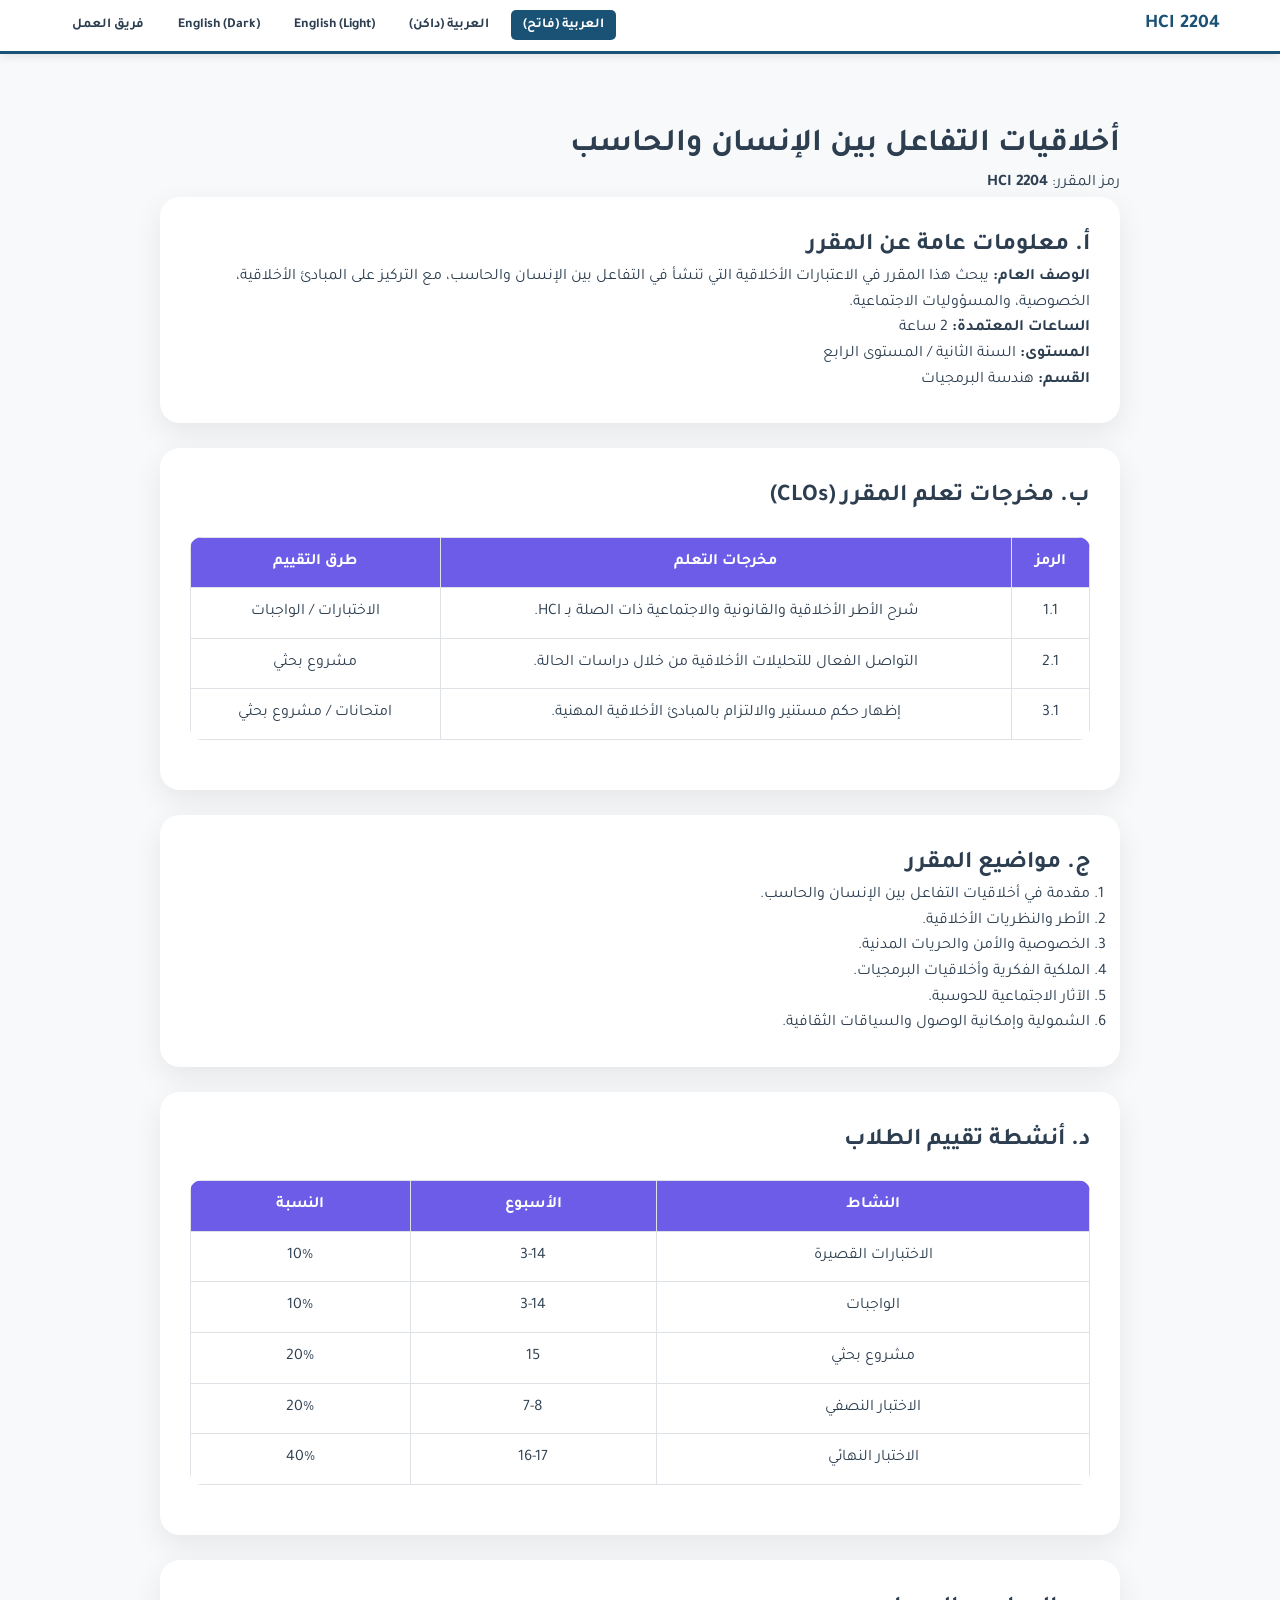
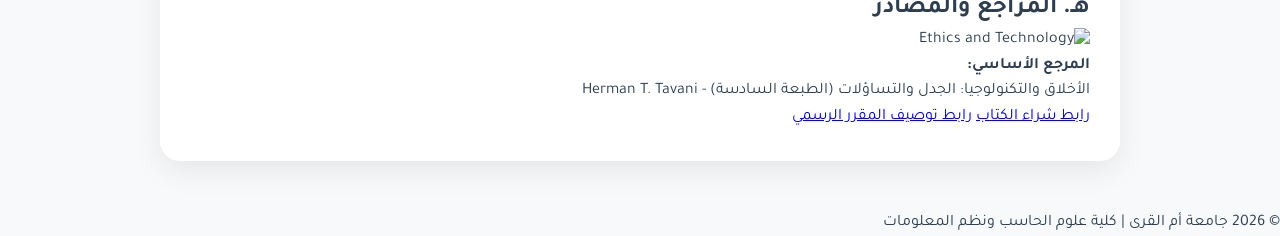
==== HCI-Project-Jabli/index.html @ af606325 "Add files via upload" ====
<!DOCTYPE html>
<html lang="ar" dir="rtl">
<head>
    <meta charset="UTF-8">
    <meta name="viewport" content="width=device-width, initial-scale=1.0">
    <title>توصيف مقرر: أخلاقيات التفاعل بين الإنسان والحاسب</title>
    <link rel="stylesheet" href="style.css">
    <link href="https://fonts.googleapis.com/css2?family=Poppins:wght@300;400;600&family=Tajawal:wght@400;700&display=swap" rel="stylesheet">
</head>
<body>
<nav class="navbar">
    <div class="nav-container">
        <span class="logo">HCI 2204</span>
        <ul>
            <li><a href="index.html" class="active">العربية (فاتح)</a></li>
            <li><a href="arabic-dark.html">العربية (داكن)</a></li>
            <li><a href="english.html">English (Light)</a></li>
            <li><a href="english-dark.html">English (Dark)</a></li>
            <li><a href="team.html">فريق العمل</a></li>
        </ul>
    </div>
</nav>
    <main class="main-container container">
        <header class="course-header">
            <h1>أخلاقيات التفاعل بين الإنسان والحاسب</h1>
            <p class="course-code">رمز المقرر: <strong>HCI 2204</strong></p>
        </header>

        <section id="general-info" class="content-section card">
            <h2>أ. معلومات عامة عن المقرر</h2>
            <div class="info-grid">
                <p><strong>الوصف العام:</strong> يبحث هذا المقرر في الاعتبارات الأخلاقية التي تنشأ في التفاعل بين الإنسان والحاسب، مع التركيز على المبادئ الأخلاقية، الخصوصية، والمسؤوليات الاجتماعية.</p>
                <p><strong>الساعات المعتمدة:</strong> 2 ساعة</p>
                <p><strong>المستوى:</strong> السنة الثانية / المستوى الرابع</p>
                <p><strong>القسم:</strong> هندسة البرمجيات</p>
            </div>
        </section>

        <section id="clos" class="content-section card">
            <h2>ب. مخرجات تعلم المقرر (CLOs)</h2>
            <div class="table-responsive">
                <table>
                    <thead>
                        <tr>
                            <th>الرمز</th>
                            <th>مخرجات التعلم</th>
                            <th>طرق التقييم</th>
                        </tr>
                    </thead>
                    <tbody>
                        <tr>
                            <td>1.1</td>
                            <td>شرح الأطر الأخلاقية والقانونية والاجتماعية ذات الصلة بـ HCI.</td>
                            <td>الاختبارات / الواجبات</td>
                        </tr>
                        <tr>
                            <td>2.1</td>
                            <td>التواصل الفعال للتحليلات الأخلاقية من خلال دراسات الحالة.</td>
                            <td>مشروع بحثي</td>
                        </tr>
                        <tr>
                            <td>3.1</td>
                            <td>إظهار حكم مستنير والالتزام بالمبادئ الأخلاقية المهنية.</td>
                            <td>امتحانات / مشروع بحثي</td>
                        </tr>
                    </tbody>
                </table>
            </div>
        </section>

        <section id="content" class="content-section card">
            <h2>ج. مواضيع المقرر</h2>
            <ol class="topics-list">
                <li>مقدمة في أخلاقيات التفاعل بين الإنسان والحاسب.</li>
                <li>الأطر والنظريات الأخلاقية.</li>
                <li>الخصوصية والأمن والحريات المدنية.</li>
                <li>الملكية الفكرية وأخلاقيات البرمجيات.</li>
                <li>الآثار الاجتماعية للحوسبة.</li>
                <li>الشمولية وإمكانية الوصول والسياقات الثقافية.</li>
            </ol>
        </section>

        <section id="assessment" class="content-section card">
            <h2>د. أنشطة تقييم الطلاب</h2>
            <div class="table-responsive">
                <table>
                    <thead>
                        <tr>
                            <th>النشاط</th>
                            <th>الأسبوع</th>
                            <th>النسبة</th>
                        </tr>
                    </thead>
                    <tbody>
                        <tr><td>الاختبارات القصيرة</td><td>3-14</td><td>10%</td></tr>
                        <tr><td>الواجبات</td><td>3-14</td><td>10%</td></tr>
                        <tr><td>مشروع بحثي</td><td>15</td><td>20%</td></tr>
                        <tr><td>الاختبار النصفي</td><td>7-8</td><td>20%</td></tr>
                        <tr><td>الاختبار النهائي</td><td>16-17</td><td>40%</td></tr>
                    </tbody>
                </table>
            </div>
        </section>

        <section id="references" class="content-section card">
            <h2>هـ. المراجع والمصادر</h2>
            <div class="resource-card">
                <img src="images/book-cover.jpg" alt="Ethics and Technology" class="book-img">
                <div class="resource-text">
                    <p><strong>المرجع الأساسي:</strong></p>
                    <p>الأخلاق والتكنولوجيا: الجدل والتساؤلات (الطبعة السادسة) - Herman T. Tavani</p>
                    <div class="links-group">
                        <a href="https://www.amazon.com/Ethics-Technology-Controversies-Strategies-Computing/dp/1119710574" target="_blank" class="btn-link">رابط شراء الكتاب</a>
                        <a href="https://drive.uqu.edu.sa/_/ccomp_se/files/1efb999c-d52b-4b1a-a9ef-b906fafd426b.pdf" target="_blank" class="btn-link secondary">رابط توصيف المقرر الرسمي</a>
                    </div>
                </div>
            </div>
        </section>
    </main>

    <footer class="main-footer">
        <p>© 2026 جامعة أم القرى | كلية علوم الحاسب ونظم المعلومات</p>
    </footer>

</body>
</html>
---- HCI-Project-Jabli/style.css ----
/* 1. تعريف الألوان والهوية البصرية (تم دمج الألوان الأنيقة) */
:root {
    --primary: #1a5276;    /* أزرق جامعة أم القرى */
    --accent-color: #6c5ce7; /* البنفسجي الأنيق للكروت */
    --bg: #f8f9fa;
    --text: #2c3e50;
    --card: #ffffff;
    --nav: #ffffff;
    --border: #dee2e6;
    --shadow: 0 10px 30px rgba(0, 0, 0, 0.08); /* الظل الأنيق */
}

/* 2. تفعيل الوضع الداكن عند وجود كلاس dark-theme */
.dark-theme {
    --bg: #121212;
    --text: #e0e0e0;
    --card: #1e1e1e;
    --nav: #1a1a1a;
    --border: #333333;
    --primary: #5dade2;
    --accent-color: #a29bfe;
    --shadow: 0 10px 30px rgba(0, 0, 0, 0.3);
}

/* 3. إعدادات الصفحة العامة */
* {
    margin: 0;
    padding: 0;
    box-sizing: border-box;
}

body {
    font-family: 'Tajawal', sans-serif;
    background-color: var(--bg);
    color: var(--text);
    transition: 0.3s ease;
    line-height: 1.6;
}

/* 4. الشريط العلوي الثابت */
.navbar {
    position: fixed;
    top: 0;
    width: 100%;
    background-color: var(--nav);
    border-bottom: 3px solid var(--primary);
    box-shadow: 0 2px 10px rgba(0,0,0,0.1);
    z-index: 10000;
    padding: 10px 0;
}

.nav-container {
    max-width: 1200px;
    margin: 0 auto;
    display: flex;
    justify-content: space-between;
    align-items: center;
    padding: 0 20px;
}

.logo {
    font-weight: bold;
    color: var(--primary);
    font-size: 1.2rem;
}

.navbar ul {
    display: flex;
    list-style: none;
    gap: 10px;
}

.navbar a {
    text-decoration: none;
    color: var(--text);
    font-size: 0.85rem;
    font-weight: 600;
    padding: 8px 12px;
    border-radius: 5px;
    transition: 0.3s;
}

.navbar a:hover, .navbar a.active {
    background-color: var(--primary);
    color: #fff !important;
}

/* 5. تنسيق المحتوى الرئيسي */
.main-container {
    max-width: 1000px;
    margin: 120px auto 50px;
    padding: 0 20px;
}

/* --- تعديل: الكروت الأنيقة --- */
.card {
    background-color: var(--card);
    border-radius: 20px; /* انحناء أكبر */
    padding: 30px;
    margin-bottom: 25px;
    border: none; /* إزالة الحدود التقليدية */
    box-shadow: var(--shadow); /* استخدام الظل العميق */
    transition: transform 0.3s ease;
}

.card:hover {
    transform: translateY(-5px); /* حركة بسيطة عند التأشير */
}

/* 6. تنسيق صفحة الفريق (كروت الفريق الأنيقة) */
.team-grid {
    display: grid;
    grid-template-columns: repeat(auto-fit, minmax(280px, 1fr));
    gap: 25px;
    margin-top: 30px;
}

.member-card {
    background-color: var(--card);
    border-radius: 25px; /* انحناء دائري فخم */
    padding: 40px 20px;
    text-align: center;
    box-shadow: var(--shadow);
    transition: all 0.3s cubic-bezier(0.175, 0.885, 0.32, 1.275);
    border: none;
}

.member-card:hover {
    transform: translateY(-12px); /* القفزة للأعلى */
    box-shadow: 0 15px 35px rgba(0, 0, 0, 0.15);
}

.profile-img {
    width: 115px;
    height: 115px;
    border-radius: 50%;
    margin: 0 auto 20px;
    border: 4px solid var(--accent-color); /* تحديد بلون البنفسجي */
    overflow: hidden;
    box-shadow: 0 4px 10px rgba(0,0,0,0.1);
}

.profile-img img {
    width: 100%;
    height: 100%;
    object-fit: cover;
}

.member-card h3 {
    color: var(--accent-color);
    margin-bottom: 10px;
}

/* 7. تنسيق الجداول والقوائم */
table {
    width: 100%;
    border-collapse: collapse;
    margin: 20px 0;
    border-radius: 12px;
    overflow: hidden; /* لزوايا الجدول الدائرية */
}

th, td {
    border: 1px solid var(--border);
    padding: 12px;
    text-align: center;
}

th {
    background-color: var(--accent-color); /* رأس الجدول باللون الأنيق */
    color: white;
}

/* 8. التجاوب مع الجوال */
@media (max-width: 768px) {
    .navbar ul {
        flex-wrap: wrap;
        justify-content: center;
    }
    .navbar a {
        font-size: 0.75rem;
        padding: 5px;
    }
    .main-container {
        margin-top: 150px;
    }
}
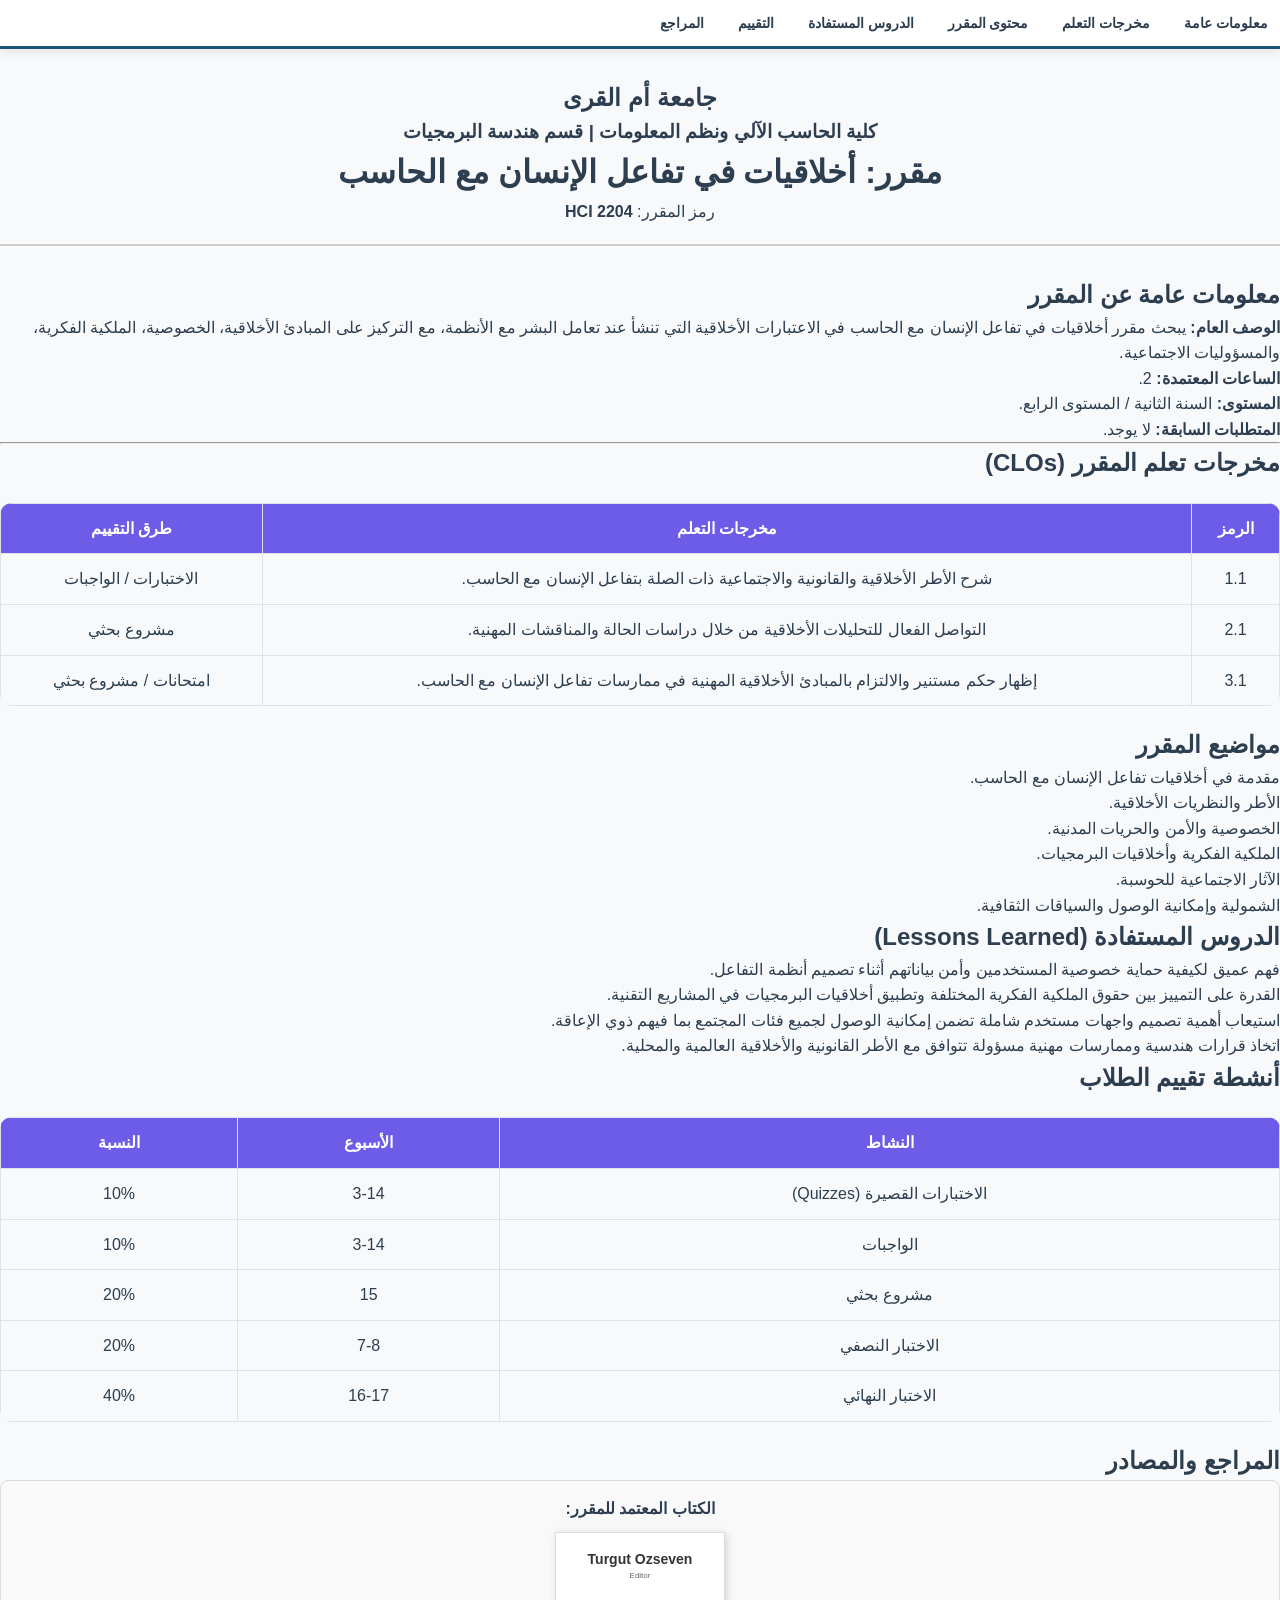
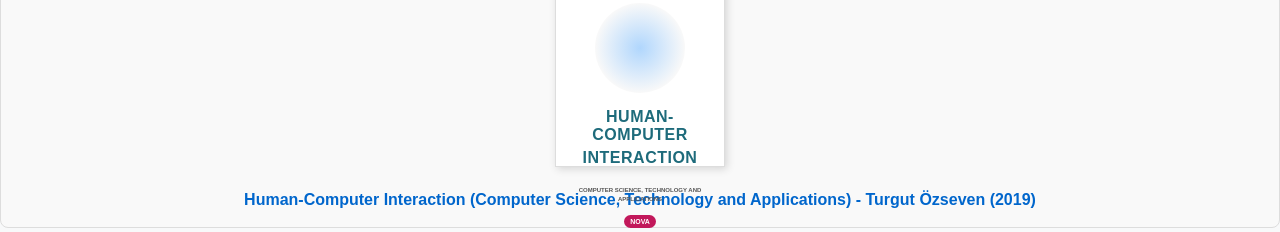
==== commit aa4ea302: "Update index.html تعديل الملف" ====
--- a/HCI-Project-Jabli/index.html
+++ b/HCI-Project-Jabli/index.html
@@ -3,75 +3,86 @@
 <head>
     <meta charset="UTF-8">
     <meta name="viewport" content="width=device-width, initial-scale=1.0">
-    <title>توصيف مقرر: أخلاقيات التفاعل بين الإنسان والحاسب</title>
+    <title>توصيف مقرر: أخلاقيات في تفاعل الإنسان مع الحاسب</title>
     <link rel="stylesheet" href="style.css">
-    <link href="https://fonts.googleapis.com/css2?family=Poppins:wght@300;400;600&family=Tajawal:wght@400;700&display=swap" rel="stylesheet">
 </head>
-<body>
-<nav class="navbar">
-    <div class="nav-container">
-        <span class="logo">HCI 2204</span>
+
+<button onclick="toggleDarkMode()" style="margin: 20px; cursor: pointer;">
+ تبديل الوضع (ليلي/نهاري)
+</button>
+
+<script>
+    function toggleDarkMode() {
+        document.body.classList.toggle('dark-mode');
+    }
+</script>
+<body class="light-mode">
+
+    <nav class="navbar">
         <ul>
-            <li><a href="index.html" class="active">العربية (فاتح)</a></li>
-            <li><a href="arabic-dark.html">العربية (داكن)</a></li>
-            <li><a href="english.html">English (Light)</a></li>
-            <li><a href="english-dark.html">English (Dark)</a></li>
-            <li><a href="team.html">فريق العمل</a></li>
+            <li><a href="#general-info">معلومات عامة</a></li>
+            <li><a href="#clos">مخرجات التعلم</a></li>
+            <li><a href="#content">محتوى المقرر</a></li>
+            <li><a href="#lessons-learned">الدروس المستفادة</a></li>
+            <li><a href="#assessment">التقييم</a></li>
+            <li><a href="#references">المراجع</a></li>
         </ul>
-    </div>
-</nav>
-    <main class="main-container container">
-        <header class="course-header">
-            <h1>أخلاقيات التفاعل بين الإنسان والحاسب</h1>
-            <p class="course-code">رمز المقرر: <strong>HCI 2204</strong></p>
+    </nav>
+
+    <div class="container">
+        <header class="course-header" style="text-align: center; margin-bottom: 30px; padding: 20px; border-bottom: 2px solid #ccc;">
+            <h2>جامعة أم القرى</h2>
+            <h3>كلية الحاسب الآلي ونظم المعلومات | قسم هندسة البرمجيات</h3>
+            <h1>مقرر: أخلاقيات في تفاعل الإنسان مع الحاسب</h1>
+            <p>رمز المقرر: <strong>HCI 2204</strong></p>
         </header>
 
-        <section id="general-info" class="content-section card">
-            <h2>أ. معلومات عامة عن المقرر</h2>
-            <div class="info-grid">
-                <p><strong>الوصف العام:</strong> يبحث هذا المقرر في الاعتبارات الأخلاقية التي تنشأ في التفاعل بين الإنسان والحاسب، مع التركيز على المبادئ الأخلاقية، الخصوصية، والمسؤوليات الاجتماعية.</p>
-                <p><strong>الساعات المعتمدة:</strong> 2 ساعة</p>
-                <p><strong>المستوى:</strong> السنة الثانية / المستوى الرابع</p>
-                <p><strong>القسم:</strong> هندسة البرمجيات</p>
-            </div>
+        <section id="general-info">
+            <h2>معلومات عامة عن المقرر</h2>
+            <p><strong>الوصف العام:</strong> يبحث مقرر أخلاقيات في تفاعل الإنسان مع الحاسب في الاعتبارات الأخلاقية التي تنشأ عند تعامل البشر مع الأنظمة، مع التركيز على المبادئ الأخلاقية، الخصوصية، الملكية الفكرية، والمسؤوليات الاجتماعية.</p>
+            <ul>
+                <li><strong>الساعات المعتمدة:</strong> 2.</li>
+                <li><strong>المستوى:</strong> السنة الثانية / المستوى الرابع.</li>
+                <li><strong>المتطلبات السابقة:</strong> لا يوجد.</li>
+            </ul>
         </section>
 
-        <section id="clos" class="content-section card">
-            <h2>ب. مخرجات تعلم المقرر (CLOs)</h2>
-            <div class="table-responsive">
-                <table>
-                    <thead>
-                        <tr>
-                            <th>الرمز</th>
-                            <th>مخرجات التعلم</th>
-                            <th>طرق التقييم</th>
-                        </tr>
-                    </thead>
-                    <tbody>
-                        <tr>
-                            <td>1.1</td>
-                            <td>شرح الأطر الأخلاقية والقانونية والاجتماعية ذات الصلة بـ HCI.</td>
-                            <td>الاختبارات / الواجبات</td>
-                        </tr>
-                        <tr>
-                            <td>2.1</td>
-                            <td>التواصل الفعال للتحليلات الأخلاقية من خلال دراسات الحالة.</td>
-                            <td>مشروع بحثي</td>
-                        </tr>
-                        <tr>
-                            <td>3.1</td>
-                            <td>إظهار حكم مستنير والالتزام بالمبادئ الأخلاقية المهنية.</td>
-                            <td>امتحانات / مشروع بحثي</td>
-                        </tr>
-                    </tbody>
-                </table>
-            </div>
+        <hr>
+
+        <section id="clos">
+            <h2>مخرجات تعلم المقرر (CLOs)</h2>
+            <table>
+                <thead>
+                    <tr>
+                        <th>الرمز</th>
+                        <th>مخرجات التعلم</th>
+                        <th>طرق التقييم</th>
+                    </tr>
+                </thead>
+                <tbody>
+                    <tr>
+                        <td>1.1</td>
+                        <td>شرح الأطر الأخلاقية والقانونية والاجتماعية ذات الصلة بتفاعل الإنسان مع الحاسب.</td>
+                        <td>الاختبارات / الواجبات</td>
+                    </tr>
+                    <tr>
+                        <td>2.1</td>
+                        <td>التواصل الفعال للتحليلات الأخلاقية من خلال دراسات الحالة والمناقشات المهنية.</td>
+                        <td>مشروع بحثي</td>
+                    </tr>
+                    <tr>
+                        <td>3.1</td>
+                        <td>إظهار حكم مستنير والالتزام بالمبادئ الأخلاقية المهنية في ممارسات تفاعل الإنسان مع الحاسب.</td>
+                        <td>امتحانات / مشروع بحثي</td>
+                    </tr>
+                </tbody>
+            </table>
         </section>
 
-        <section id="content" class="content-section card">
-            <h2>ج. مواضيع المقرر</h2>
-            <ol class="topics-list">
-                <li>مقدمة في أخلاقيات التفاعل بين الإنسان والحاسب.</li>
+        <section id="content">
+            <h2>مواضيع المقرر</h2>
+            <ol>
+                <li>مقدمة في أخلاقيات تفاعل الإنسان مع الحاسب.</li>
                 <li>الأطر والنظريات الأخلاقية.</li>
                 <li>الخصوصية والأمن والحريات المدنية.</li>
                 <li>الملكية الفكرية وأخلاقيات البرمجيات.</li>
@@ -80,47 +91,57 @@
             </ol>
         </section>
 
-        <section id="assessment" class="content-section card">
-            <h2>د. أنشطة تقييم الطلاب</h2>
-            <div class="table-responsive">
-                <table>
-                    <thead>
-                        <tr>
-                            <th>النشاط</th>
-                            <th>الأسبوع</th>
-                            <th>النسبة</th>
-                        </tr>
-                    </thead>
-                    <tbody>
-                        <tr><td>الاختبارات القصيرة</td><td>3-14</td><td>10%</td></tr>
-                        <tr><td>الواجبات</td><td>3-14</td><td>10%</td></tr>
-                        <tr><td>مشروع بحثي</td><td>15</td><td>20%</td></tr>
-                        <tr><td>الاختبار النصفي</td><td>7-8</td><td>20%</td></tr>
-                        <tr><td>الاختبار النهائي</td><td>16-17</td><td>40%</td></tr>
-                    </tbody>
-                </table>
+        <section id="lessons-learned">
+            <h2>الدروس المستفادة (Lessons Learned)</h2>
+            <ul>
+                <li>فهم عميق لكيفية حماية خصوصية المستخدمين وأمن بياناتهم أثناء تصميم أنظمة التفاعل.</li>
+                <li>القدرة على التمييز بين حقوق الملكية الفكرية المختلفة وتطبيق أخلاقيات البرمجيات في المشاريع التقنية.</li>
+                <li>استيعاب أهمية تصميم واجهات مستخدم شاملة تضمن إمكانية الوصول لجميع فئات المجتمع بما فيهم ذوي الإعاقة.</li>
+                <li>اتخاذ قرارات هندسية وممارسات مهنية مسؤولة تتوافق مع الأطر القانونية والأخلاقية العالمية والمحلية.</li>
+            </ul>
+        </section>
+
+        <section id="assessment">
+            <h2>أنشطة تقييم الطلاب</h2>
+            <table>
+                <thead>
+                    <tr>
+                        <th>النشاط</th>
+                        <th>الأسبوع</th>
+                        <th>النسبة</th>
+                    </tr>
+                </thead>
+                <tbody>
+                    <tr><td>الاختبارات القصيرة (Quizzes)</td><td>3-14</td><td>10%</td></tr>
+                    <tr><td>الواجبات</td><td>3-14</td><td>10%</td></tr>
+                    <tr><td>مشروع بحثي</td><td>15</td><td>20%</td></tr>
+                    <tr><td>الاختبار النصفي</td><td>7-8</td><td>20%</td></tr>
+                    <tr><td>الاختبار النهائي</td><td>16-17</td><td>40%</td></tr>
+                </tbody>
+            </table>
+        </section>
+
+        <section id="references">
+            <h2>المراجع والمصادر</h2>
+            <div class="reference-item" style="text-align: center; padding: 15px; border: 1px solid #ddd; border-radius: 8px; background-color: #f9f9f9;">
+                <p style="font-weight: bold; margin-bottom: 10px;">الكتاب المعتمد للمقرر:</p>
+                
+                <div style="width: 170px; height: 235px; background: #ffffff; border: 1px solid #ddd; box-shadow: 2px 2px 8px rgba(0,0,0,0.15); margin: 0 auto 15px auto; padding: 10px; position: relative; font-family: 'Arial', sans-serif;">
+                    <div style="font-size: 14px; font-weight: bold; color: #333; margin-top: 5px;">Turgut Ozseven</div>
+                    <div style="font-size: 8px; color: #666; margin-bottom: 20px;">Editor</div>
+                    <div style="width: 90px; height: 90px; background: radial-gradient(circle, rgba(142,197,252,1) 0%, rgba(224,225,226,0.3) 70%); margin: 0 auto; border-radius: 50%; opacity: 0.7;"></div>
+                    <div style="font-size: 16px; font-weight: bold; color: #1e6b7b; letter-spacing: 0.5px; margin-top: 15px; line-height: 1.1;">HUMAN-COMPUTER</div>
+                    <div style="font-size: 16px; font-weight: bold; color: #1e6b7b; letter-spacing: 0.5px; margin-top: 2px;">INTERACTION</div>
+                    <div style="font-size: 6px; color: #555; text-transform: uppercase; margin-top: 15px; font-weight: bold;">Computer Science, Technology and Applications</div>
+                    <div style="background: #c2185b; color: white; font-size: 7px; font-weight: bold; display: inline-block; padding: 1px 6px; border-radius: 8px; margin-top: 10px;">NOVA</div>
+                </div>
+                
+                <a href="https://www.amazon.com/Human-Computer-Interaction-Turgut-Ozseven/dp/153616495X" target="_blank" style="font-weight: bold; color: #0066cc; text-decoration: none; display: inline-block; margin-top: 5px;">
+                    Human-Computer Interaction (Computer Science, Technology and Applications) - Turgut Özseven (2019)
+                </a>
             </div>
         </section>
-
-        <section id="references" class="content-section card">
-            <h2>هـ. المراجع والمصادر</h2>
-            <div class="resource-card">
-                <img src="images/book-cover.jpg" alt="Ethics and Technology" class="book-img">
-                <div class="resource-text">
-                    <p><strong>المرجع الأساسي:</strong></p>
-                    <p>الأخلاق والتكنولوجيا: الجدل والتساؤلات (الطبعة السادسة) - Herman T. Tavani</p>
-                    <div class="links-group">
-                        <a href="https://www.amazon.com/Ethics-Technology-Controversies-Strategies-Computing/dp/1119710574" target="_blank" class="btn-link">رابط شراء الكتاب</a>
-                        <a href="https://drive.uqu.edu.sa/_/ccomp_se/files/1efb999c-d52b-4b1a-a9ef-b906fafd426b.pdf" target="_blank" class="btn-link secondary">رابط توصيف المقرر الرسمي</a>
-                    </div>
-                </div>
-            </div>
-        </section>
-    </main>
-
-    <footer class="main-footer">
-        <p>© 2026 جامعة أم القرى | كلية علوم الحاسب ونظم المعلومات</p>
-    </footer>
+    </div>
 
 </body>
-</html>+</html>
--- a/HCI-Project-Jabli/style.css
+++ b/HCI-Project-Jabli/style.css
@@ -1,16 +1,15 @@
-/* 1. تعريف الألوان والهوية البصرية (تم دمج الألوان الأنيقة) */
 :root {
-    --primary: #1a5276;    /* أزرق جامعة أم القرى */
-    --accent-color: #6c5ce7; /* البنفسجي الأنيق للكروت */
+    --primary: #1a5276;   
+    --accent-color: #6c5ce7; 
     --bg: #f8f9fa;
     --text: #2c3e50;
     --card: #ffffff;
     --nav: #ffffff;
     --border: #dee2e6;
-    --shadow: 0 10px 30px rgba(0, 0, 0, 0.08); /* الظل الأنيق */
+    --shadow: 0 10px 30px rgba(0, 0, 0, 0.08);
 }
 
-/* 2. تفعيل الوضع الداكن عند وجود كلاس dark-theme */
+
 .dark-theme {
     --bg: #121212;
     --text: #e0e0e0;
@@ -22,7 +21,7 @@
     --shadow: 0 10px 30px rgba(0, 0, 0, 0.3);
 }
 
-/* 3. إعدادات الصفحة العامة */
+
 * {
     margin: 0;
     padding: 0;
@@ -37,7 +36,7 @@
     line-height: 1.6;
 }
 
-/* 4. الشريط العلوي الثابت */
+
 .navbar {
     position: fixed;
     top: 0;
@@ -85,29 +84,29 @@
     color: #fff !important;
 }
 
-/* 5. تنسيق المحتوى الرئيسي */
+
 .main-container {
     max-width: 1000px;
     margin: 120px auto 50px;
     padding: 0 20px;
 }
 
-/* --- تعديل: الكروت الأنيقة --- */
+
 .card {
     background-color: var(--card);
-    border-radius: 20px; /* انحناء أكبر */
+    border-radius: 20px; 
     padding: 30px;
     margin-bottom: 25px;
-    border: none; /* إزالة الحدود التقليدية */
-    box-shadow: var(--shadow); /* استخدام الظل العميق */
+    border: none; 
+    box-shadow: var(--shadow); 
     transition: transform 0.3s ease;
 }
 
 .card:hover {
-    transform: translateY(-5px); /* حركة بسيطة عند التأشير */
+    transform: translateY(-5px); 
 }
 
-/* 6. تنسيق صفحة الفريق (كروت الفريق الأنيقة) */
+
 .team-grid {
     display: grid;
     grid-template-columns: repeat(auto-fit, minmax(280px, 1fr));
@@ -117,7 +116,7 @@
 
 .member-card {
     background-color: var(--card);
-    border-radius: 25px; /* انحناء دائري فخم */
+    border-radius: 25px; 
     padding: 40px 20px;
     text-align: center;
     box-shadow: var(--shadow);
@@ -126,7 +125,7 @@
 }
 
 .member-card:hover {
-    transform: translateY(-12px); /* القفزة للأعلى */
+    transform: translateY(-12px);
     box-shadow: 0 15px 35px rgba(0, 0, 0, 0.15);
 }
 
@@ -135,7 +134,7 @@
     height: 115px;
     border-radius: 50%;
     margin: 0 auto 20px;
-    border: 4px solid var(--accent-color); /* تحديد بلون البنفسجي */
+    border: 4px solid var(--accent-color); 
     overflow: hidden;
     box-shadow: 0 4px 10px rgba(0,0,0,0.1);
 }
@@ -151,13 +150,13 @@
     margin-bottom: 10px;
 }
 
-/* 7. تنسيق الجداول والقوائم */
+
 table {
     width: 100%;
     border-collapse: collapse;
     margin: 20px 0;
     border-radius: 12px;
-    overflow: hidden; /* لزوايا الجدول الدائرية */
+    overflow: hidden; 
 }
 
 th, td {
@@ -167,11 +166,11 @@
 }
 
 th {
-    background-color: var(--accent-color); /* رأس الجدول باللون الأنيق */
+    background-color: var(--accent-color); 
     color: white;
 }
 
-/* 8. التجاوب مع الجوال */
+
 @media (max-width: 768px) {
     .navbar ul {
         flex-wrap: wrap;
@@ -184,4 +183,5 @@
     .main-container {
         margin-top: 150px;
     }
-}+
+}
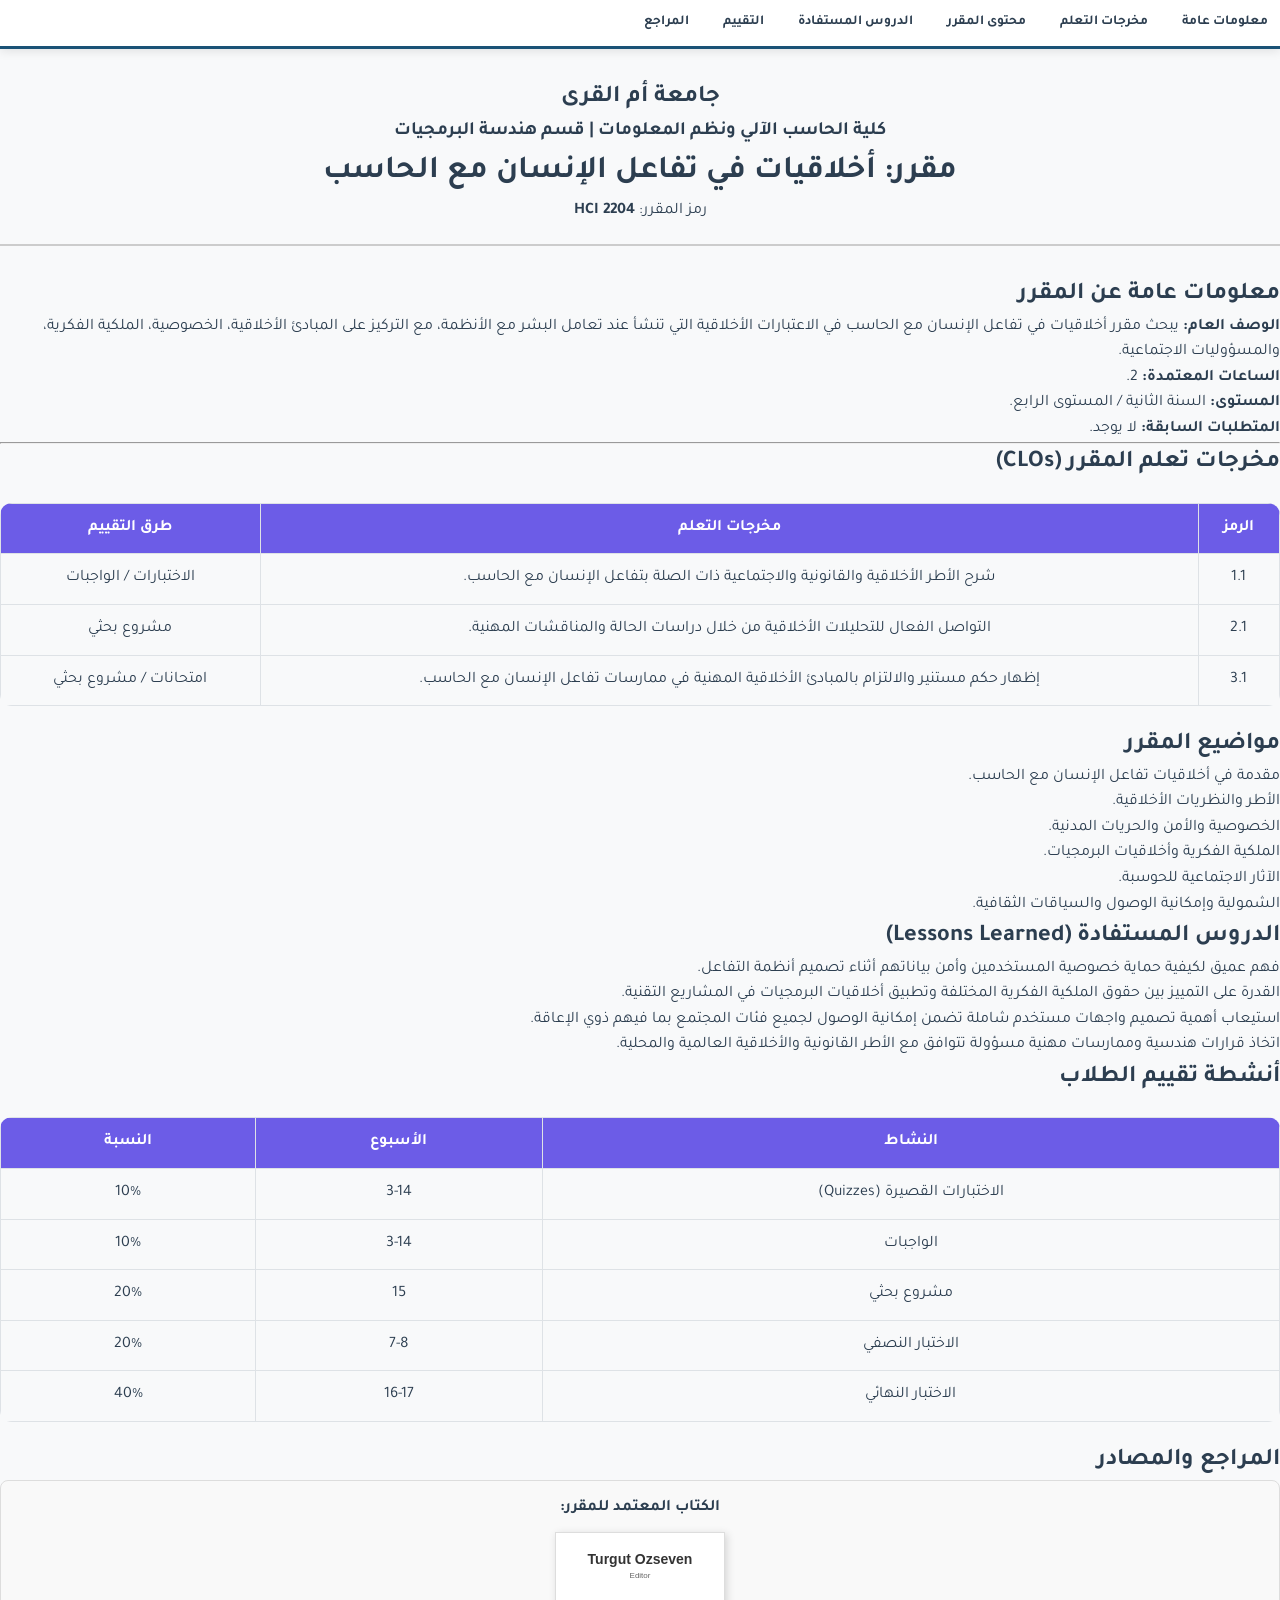
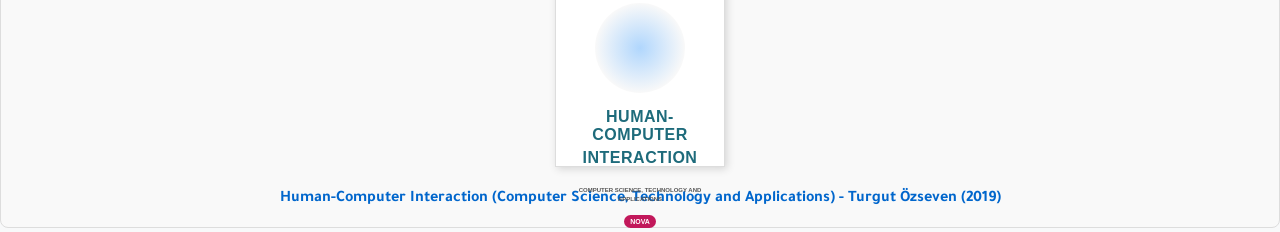
==== commit ef906bb8: "Update index.html" ====
--- a/HCI-Project-Jabli/index.html
+++ b/HCI-Project-Jabli/index.html
@@ -1,10 +1,11 @@
 <!DOCTYPE html>
 <html lang="ar" dir="rtl">
 <head>
-    <meta charset="UTF-8">
+      <meta charset="UTF-8">
     <meta name="viewport" content="width=device-width, initial-scale=1.0">
-    <title>توصيف مقرر: أخلاقيات في تفاعل الإنسان مع الحاسب</title>
+    <title>توصيف مقرر: أخلاقيات التفاعل بين الإنسان والحاسب</title>
     <link rel="stylesheet" href="style.css">
+    <link href="https://fonts.googleapis.com/css2?family=Poppins:wght@300;400;600&family=Tajawal:wght@400;700&display=swap" rel="stylesheet">
 </head>
 
 <button onclick="toggleDarkMode()" style="margin: 20px; cursor: pointer;">
